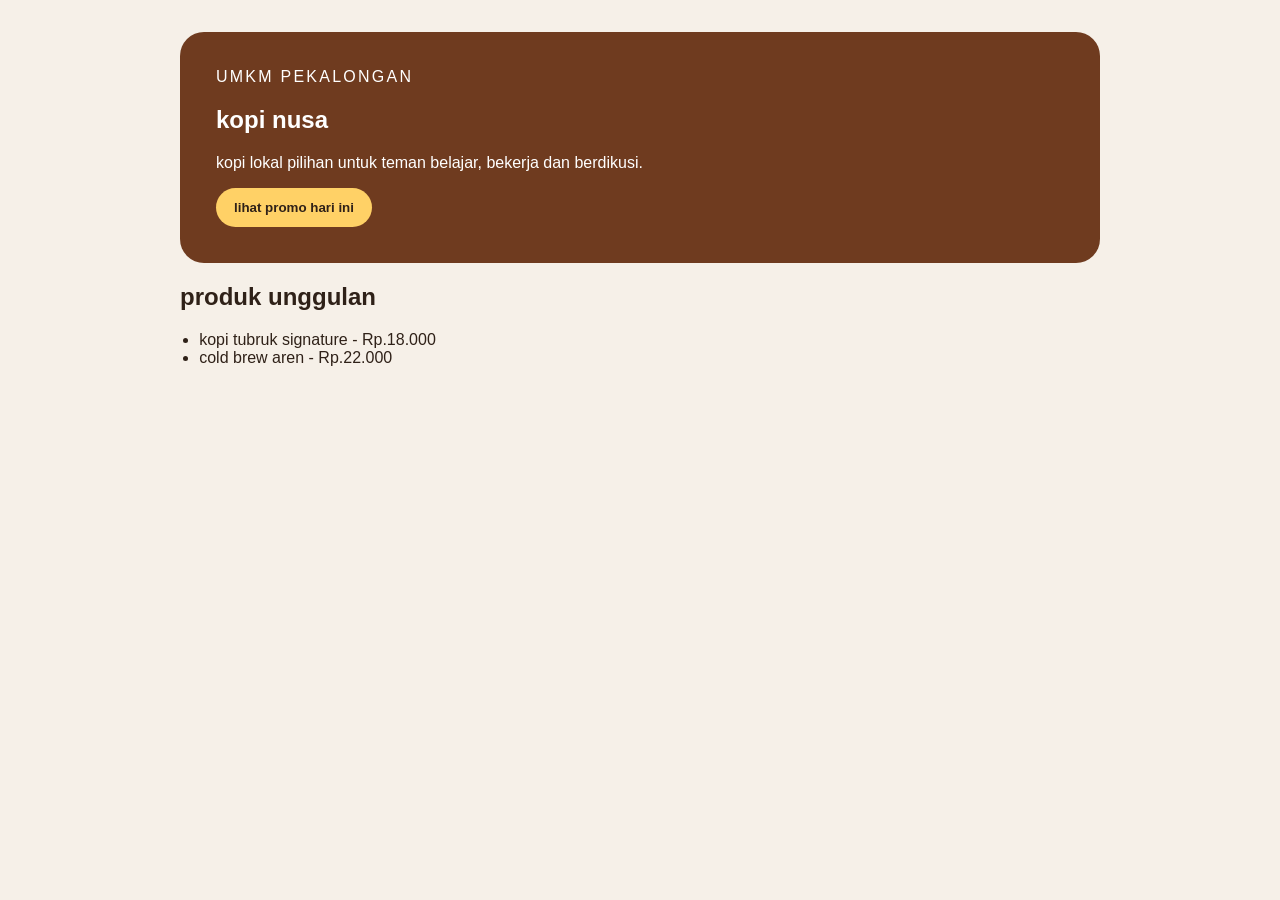
==== index.html @ aeb849eb "feat: buat lading page awal UMKM" ====
<!doctype html>
<html lang="id">
    <head>
        <meta chartset="utf-8" />
        <meta name="viewport" content="width=device-width, initial-scale=1" />
        <title>kopi nusa - website umkm</title>
        <link rel="stylesheet" href="css/style.css" />
    </head>
    <body>
        <main class="page">
            <section class="hero">
                <p class="eyebrow">UMKM Pekalongan</p>
                <h1>kopi nusa</h1>
                <p>kopi lokal pilihan untuk teman belajar, bekerja dan berdikusi.</p>
                <button id="promptButton" type="button">lihat promo hari ini</button>
            </section>

            <section aria-labelledby="produk-title">
                <h2 id="produk-title">produk unggulan</h2>
                <ul class="products">
                    <li>kopi tubruk signature - Rp.18.000</li>
                    <li>cold brew aren - Rp.22.000</li>
                </ul>
            </section>
        </main>
        <script src="js/script.js"></script>
    </body>
</html>
---- css/style.css ----
body {
  margin: 0;
  color: #2f2118;
  background: #f6f0e8;
  font-family: Arial, sans-serif;
}

.page {
  max-width: 920px;
  margin: 0 auto;
  padding: 32px 20px;
}

.hero {
  padding: 36px;
  color: white;
  background: #6f3b1f;
  border-radius: 24px;
}

.eyebrow {
  margin: 0 0 8px;
  letter-spacing: 0.14em;
  text-transform: uppercase;
}

.products {
  padding-left: 1.2rem;
}

button {
  padding: 12px 18px;
  color: #2f2118;
  font-weight: 700;
  cursor: pointer;
  background: #ffd166;
  border: 0;
  border-radius: 999px;
}
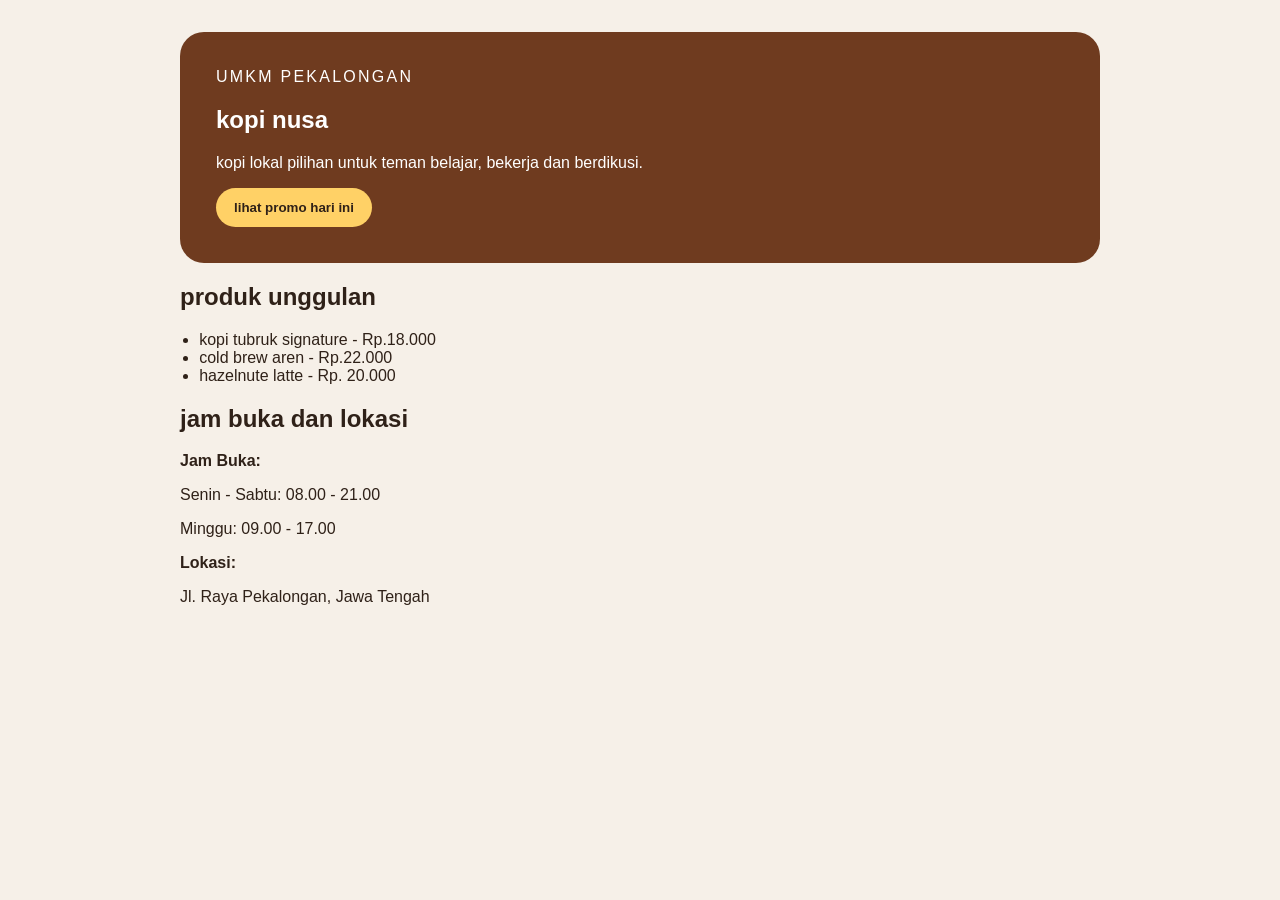
==== commit 16a3c0f0: "feat: tambahan informasi lokasi UMKM dan menu di Kopi Nusa" ====
--- a/index.html
+++ b/index.html
@@ -12,7 +12,7 @@
                 <p class="eyebrow">UMKM Pekalongan</p>
                 <h1>kopi nusa</h1>
                 <p>kopi lokal pilihan untuk teman belajar, bekerja dan berdikusi.</p>
-                <button id="promptButton" type="button">lihat promo hari ini</button>
+                <button id="promoButton" type="button">lihat promo hari ini</button>
             </section>
 
             <section aria-labelledby="produk-title">
@@ -20,7 +20,19 @@
                 <ul class="products">
                     <li>kopi tubruk signature - Rp.18.000</li>
                     <li>cold brew aren - Rp.22.000</li>
+                    <li> hazelnute latte - Rp. 20.000</li>
                 </ul>
+            </section>
+            <section aria-labelledby="info-title">
+                 <h2 id="info-title">jam buka dan lokasi</h2>
+
+    
+             <p><strong>Jam Buka:</strong></p>
+             <p>Senin - Sabtu: 08.00 - 21.00</p>
+             <p>Minggu: 09.00 - 17.00</p>
+
+             <p><strong>Lokasi:</strong></p>
+             <p>Jl. Raya Pekalongan, Jawa Tengah</p>
             </section>
         </main>
         <script src="js/script.js"></script>
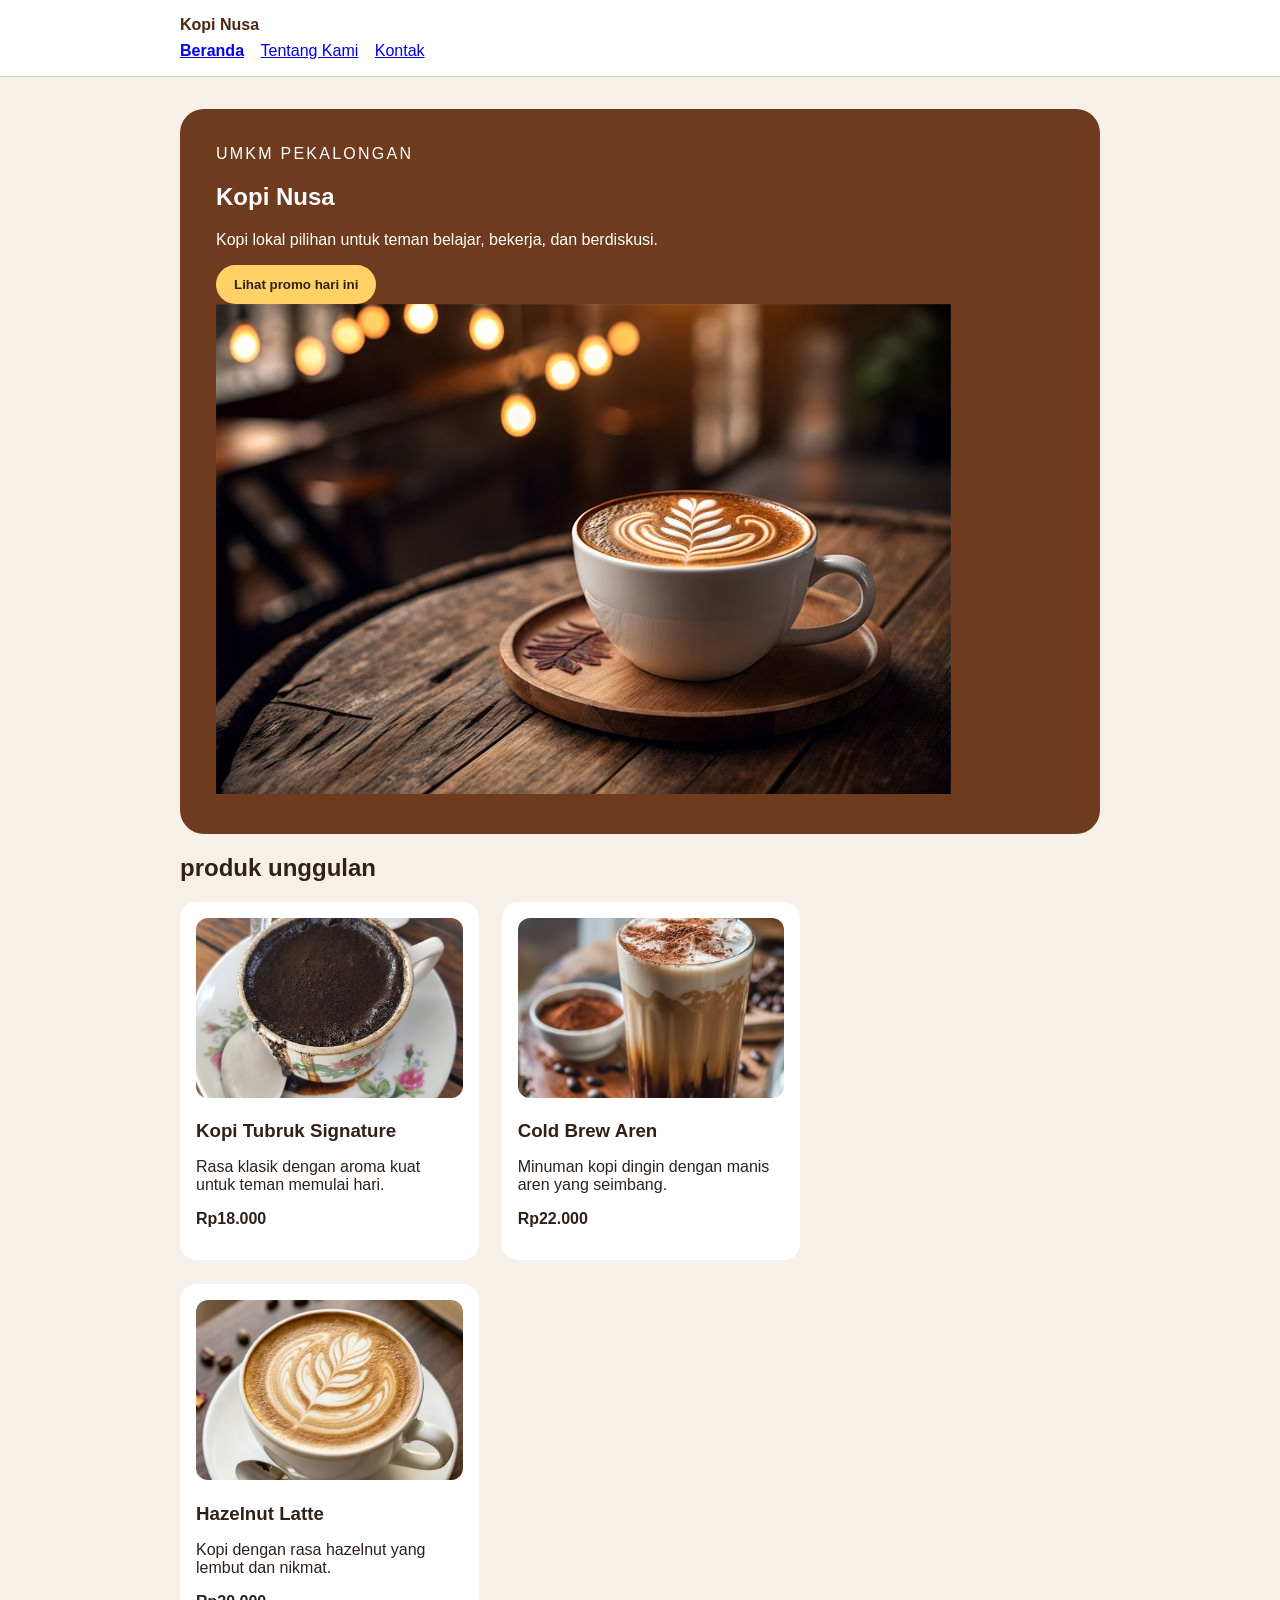
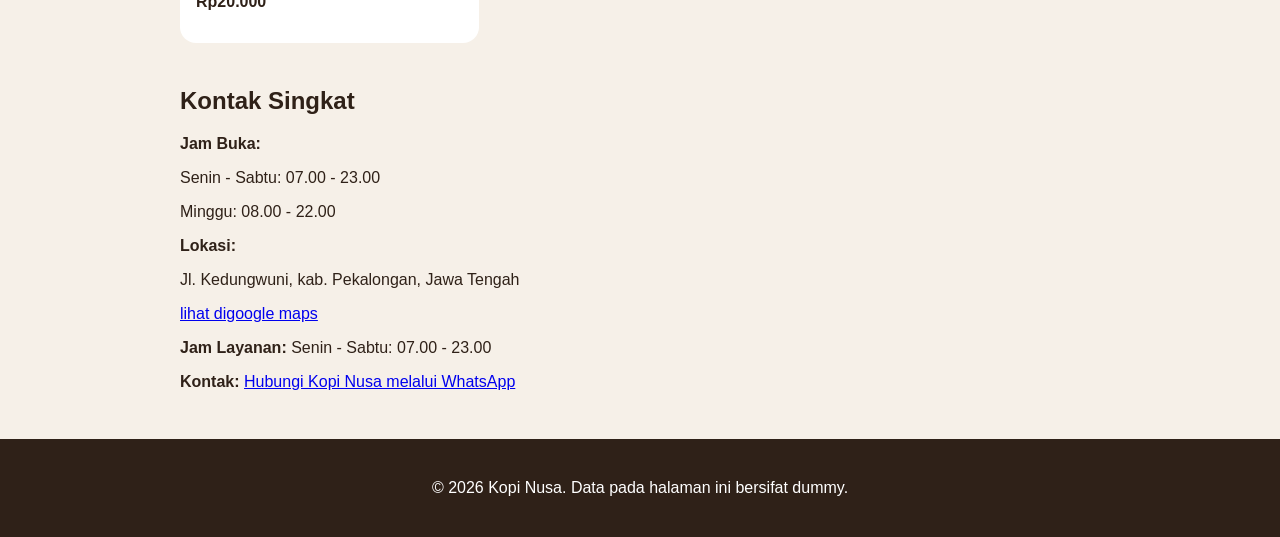
==== commit 2502e961: "feat: implementasi semantic dan navigasi" ====
--- a/index.html
+++ b/index.html
@@ -1,40 +1,104 @@
 <!doctype html>
 <html lang="id">
     <head>
-        <meta chartset="utf-8" />
+        <meta charset="utf-8" />
         <meta name="viewport" content="width=device-width, initial-scale=1" />
         <title>kopi nusa - website umkm</title>
         <link rel="stylesheet" href="css/style.css" />
     </head>
-    <body>
-        <main class="page">
-            <section class="hero">
-                <p class="eyebrow">UMKM Pekalongan</p>
-                <h1>kopi nusa</h1>
-                <p>kopi lokal pilihan untuk teman belajar, bekerja dan berdikusi.</p>
-                <button id="promoButton" type="button">lihat promo hari ini</button>
-            </section>
+        <body>
+            <a class="skip-link" href="#konten">Lewati ke konten utama</a>
 
-            <section aria-labelledby="produk-title">
-                <h2 id="produk-title">produk unggulan</h2>
-                <ul class="products">
-                    <li>kopi tubruk signature - Rp.18.000</li>
-                    <li>cold brew aren - Rp.22.000</li>
-                    <li> hazelnute latte - Rp. 20.000</li>
-                </ul>
-            </section>
-            <section aria-labelledby="info-title">
-                 <h2 id="info-title">jam buka dan lokasi</h2>
+            <header class="site-header">
+                <nav class="nav" aria-label="Navigasi utama">
+                    <a class="brand" href="index.html">Kopi Nusa</a>
+                    <ul>
+                        <li><a aria-current="page" href="index.html">Beranda</a></li>
+                        <li><a href="tentang.html">Tentang Kami</a></li>
+                        <li><a href="#Kontak">Kontak</a></li>
+                    </ul>
+                </nav>
+            </header>
 
-    
-             <p><strong>Jam Buka:</strong></p>
-             <p>Senin - Sabtu: 08.00 - 21.00</p>
-             <p>Minggu: 09.00 - 17.00</p>
+            <main id="Konten" class="page">
+
+                <section class="hero" aria-labelledby="hero-title">
+                    <p class="eyebrow">UMKM Pekalongan</p>
+                  <h1 id="hero-title">Kopi Nusa</h1>
+                  <p>Kopi lokal pilihan untuk teman belajar, bekerja, dan berdiskusi.
+                </p>
+                <button id="promoButton" type="button">Lihat promo hari ini
+                </button>
+              <img      
+                      src="assets/images/abc.jpg"
+                      alt="Produk kopi Kopi Nusa"
+                      />
+                    </section>
+                     
+                   <section aria-labelledby="produk-title">
+    <h2 id="produk-title">produk unggulan</h2>
+
+    <div class="product-list">
+
+        <article class="product-card">
+            <img
+                src="assets/images/kopi tubruk.jpg.jpg"
+                alt="Kopi Tubruk Signature"
+           
+                 />  
+
+            <h3>Kopi Tubruk Signature</h3>
+            <p>Rasa klasik dengan aroma kuat untuk teman memulai hari.</p>
+            <p class="price">Rp18.000</p>
+        </article>
+
+        <article class="product-card">
+            <img
+                src="assets/images/cold brew.jpg.jpg"
+                alt="Cold Brew Aren"
+            />
+            <h3>Cold Brew Aren</h3>
+            <p>Minuman kopi dingin dengan manis aren yang seimbang.</p>
+            <p class="price">Rp22.000</p>
+        </article>
+
+        <article class="product-card">
+            <img
+                src="assets/images/hazelnude latte.jpg.jpg"
+                alt="Hazelnut Latte"
+            />
+            <h3>Hazelnut Latte</h3>
+            <p>Kopi dengan rasa hazelnut yang lembut dan nikmat.</p>
+            <p class="price">Rp20.000</p>
+        </article>
+
+    </div>
+</section>
+            <section id="Kontak" aria-labelledby="Kontak-title">
+                <h2 id="Kontak-title">Kontak Singkat</h2>
+                
+                <p><strong>Jam Buka:</strong></p>
+             <p>Senin - Sabtu: 07.00 - 23.00</p>
+             <p>Minggu: 08.00 - 22.00</p>
 
              <p><strong>Lokasi:</strong></p>
-             <p>Jl. Raya Pekalongan, Jawa Tengah</p>
+             <p>Jl. Kedungwuni, kab. Pekalongan, Jawa Tengah</p>
+
+             <a href="https://maps.app.goo.gl/8HN5a4dHrzyQdoe57">lihat digoogle maps</a>
+        <p><strong>Jam Layanan:</strong> Senin - Sabtu: 07.00 - 23.00
+    </p>
+
+    <p>
+        <strong>Kontak:</strong>
+        <a href="https://wa.me/081917302826">
+            Hubungi Kopi Nusa melalui WhatsApp
+        </a>
+    </p>
             </section>
         </main>
+        <footer class="site-footer">
+            <p>&copy; 2026 Kopi Nusa. Data pada halaman ini bersifat dummy.</p>
+                </footer>
         <script src="js/script.js"></script>
     </body>
 </html>
--- a/css/style.css
+++ b/css/style.css
@@ -36,4 +36,46 @@
   background: #ffd166;
   border: 0;
   border-radius: 999px;
+}
+
+.skip-link { position: absolute; left: -9999px; padding: 8px 12px; color: white; background: #2f2118; }
+.skip-link:focus { top: 8px; left: 8px; }
+.site-header { padding: 16px 20px; background: white; border-bottom: 1px solid #dccbbc; }
+.nav { max-width: 920px; margin: 0 auto; }
+.brand { display: inline-block; margin-bottom: 8px; color: #4b2715; font-weight: 800; text-decoration: none; }
+.nav ul { padding: 0; margin: 0; list-style: none; }
+.nav li { display: inline-block; margin-right: 12px; }
+.nav a[aria-current="page"] { font-weight: 800; }
+a:focus-visible,
+button:focus-visible { outline: 3px solid #2563eb; outline-offset: 3px; }
+.site-footer { padding: 24px 20px; color: white; text-align: center; background: #2f2118; }
+
+.product-list {
+  margin-top: 20px;
+}
+
+.product-card {
+  display: inline-block;
+  width: 29%;
+  margin-right: 2%;
+  margin-bottom: 24px;
+  padding: 16px;
+  vertical-align: top;
+  background: white;
+  border-radius: 16px;
+}
+
+.product-card img {
+  width: 100%;
+  height: 180px;
+  object-fit: cover;
+  border-radius: 12px;
+}
+
+.product-card h3 {
+  margin-bottom: 8px;
+}
+
+.price {
+  font-weight: 700;
 }
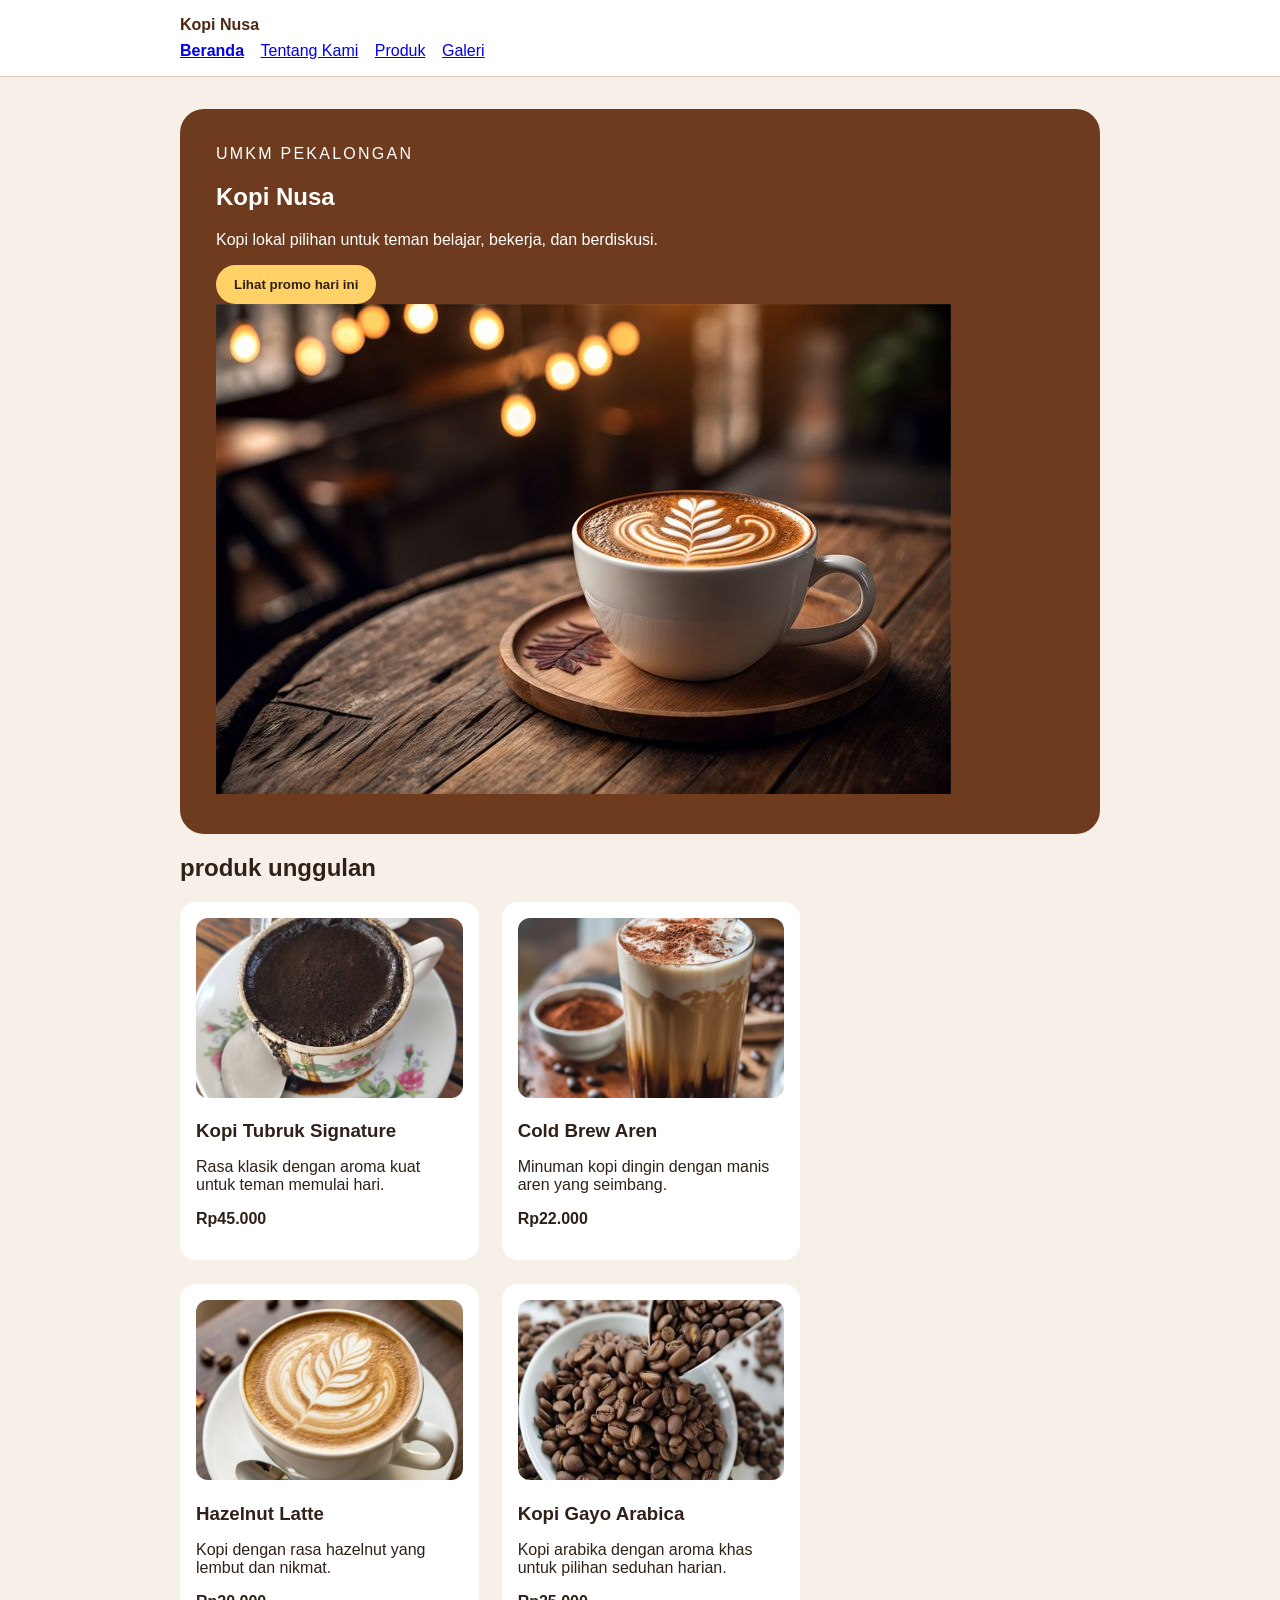
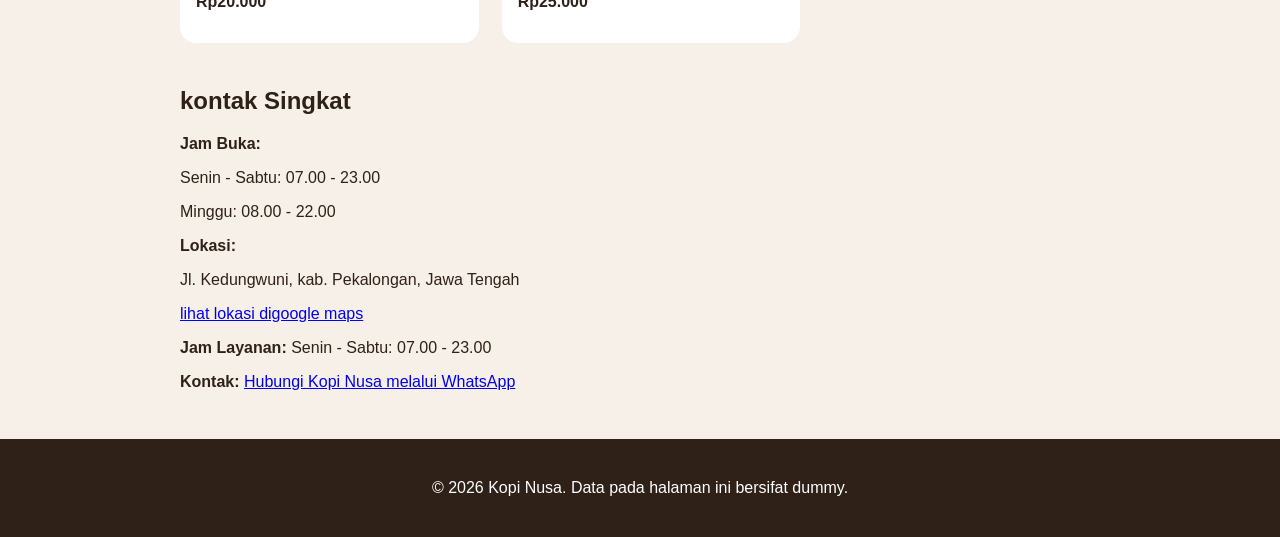
==== commit 4fabf966: "feat: tambah galeri dan produk" ====
--- a/index.html
+++ b/index.html
@@ -12,15 +12,16 @@
             <header class="site-header">
                 <nav class="nav" aria-label="Navigasi utama">
                     <a class="brand" href="index.html">Kopi Nusa</a>
-                    <ul>
-                        <li><a aria-current="page" href="index.html">Beranda</a></li>
-                        <li><a href="tentang.html">Tentang Kami</a></li>
-                        <li><a href="#Kontak">Kontak</a></li>
+                   <ul>
+                    <li><a aria-current="page" href="index.html">Beranda</a></li>
+                    <li><a href="tentang.html">Tentang Kami</a></li>
+                    <li><a href="produk.html">Produk</a></li>
+                    <li><a href="galeri.html">Galeri</a></li>
                     </ul>
                 </nav>
             </header>
 
-            <main id="Konten" class="page">
+            <main id="konten" class="page">
 
                 <section class="hero" aria-labelledby="hero-title">
                     <p class="eyebrow">UMKM Pekalongan</p>
@@ -37,7 +38,6 @@
                      
                    <section aria-labelledby="produk-title">
     <h2 id="produk-title">produk unggulan</h2>
-
     <div class="product-list">
 
         <article class="product-card">
@@ -49,7 +49,7 @@
 
             <h3>Kopi Tubruk Signature</h3>
             <p>Rasa klasik dengan aroma kuat untuk teman memulai hari.</p>
-            <p class="price">Rp18.000</p>
+            <p class="price">Rp45.000</p>
         </article>
 
         <article class="product-card">
@@ -71,20 +71,29 @@
             <p>Kopi dengan rasa hazelnut yang lembut dan nikmat.</p>
             <p class="price">Rp20.000</p>
         </article>
+        <article class="product-card">
+      <img
+        src="assets/images/kopi-gayo.jpg.jpg"
+        alt="Kopi Gayo Arabica"
+      />
+      <h3>Kopi Gayo Arabica</h3>
+      <p>Kopi arabika dengan aroma khas untuk pilihan seduhan harian.</p>
+      <p class="price">Rp25.000</p>
+    </article>
 
     </div>
 </section>
-            <section id="Kontak" aria-labelledby="Kontak-title">
-                <h2 id="Kontak-title">Kontak Singkat</h2>
+            <section id="kontak" aria-labelledby="kontak-title">
+                <h2 id="kontak-title">kontak Singkat</h2>
                 
                 <p><strong>Jam Buka:</strong></p>
-             <p>Senin - Sabtu: 07.00 - 23.00</p>
+                <p>Senin - Sabtu: 07.00 - 23.00</p>
              <p>Minggu: 08.00 - 22.00</p>
 
              <p><strong>Lokasi:</strong></p>
              <p>Jl. Kedungwuni, kab. Pekalongan, Jawa Tengah</p>
 
-             <a href="https://maps.app.goo.gl/8HN5a4dHrzyQdoe57">lihat digoogle maps</a>
+             <a href="https://maps.app.goo.gl/8HN5a4dHrzyQdoe57">lihat lokasi digoogle maps</a>
         <p><strong>Jam Layanan:</strong> Senin - Sabtu: 07.00 - 23.00
     </p>
 
--- a/css/style.css
+++ b/css/style.css
@@ -7,6 +7,7 @@
 
 .page {
   max-width: 920px;
+  min-height: calc(100vh - 180px);
   margin: 0 auto;
   padding: 32px 20px;
 }
@@ -78,4 +79,12 @@
 
 .price {
   font-weight: 700;
-}+}
+
+img { max-width: 100%; height: auto; }
+figure { margin: 0 0 24px; }
+figcaption { margin-top: 8px; color: #6b5b52; }
+table { width: 100%; border-collapse: collapse; }
+caption { margin-bottom: 8px; font-weight: 700; text-align: left; }
+th,
+td { padding: 10px; text-align: left; border: 1px solid #dccbbc; }
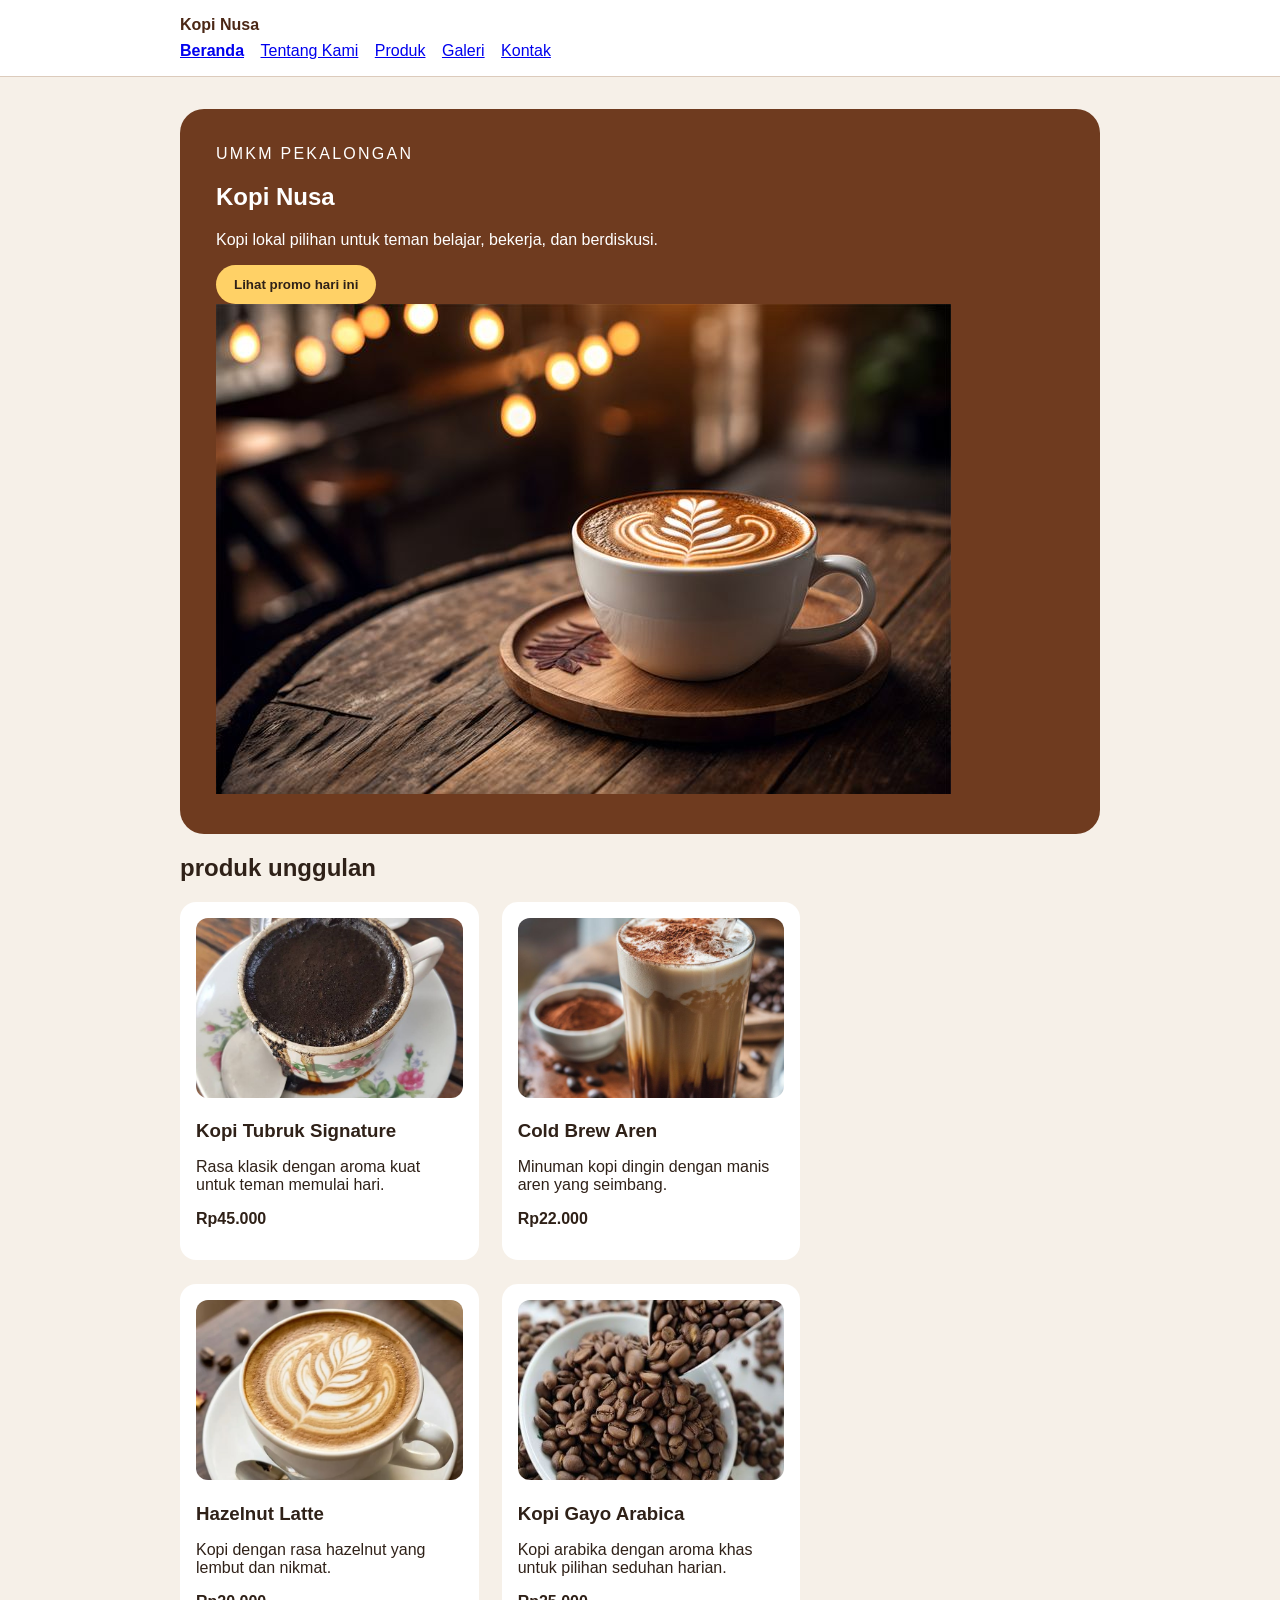
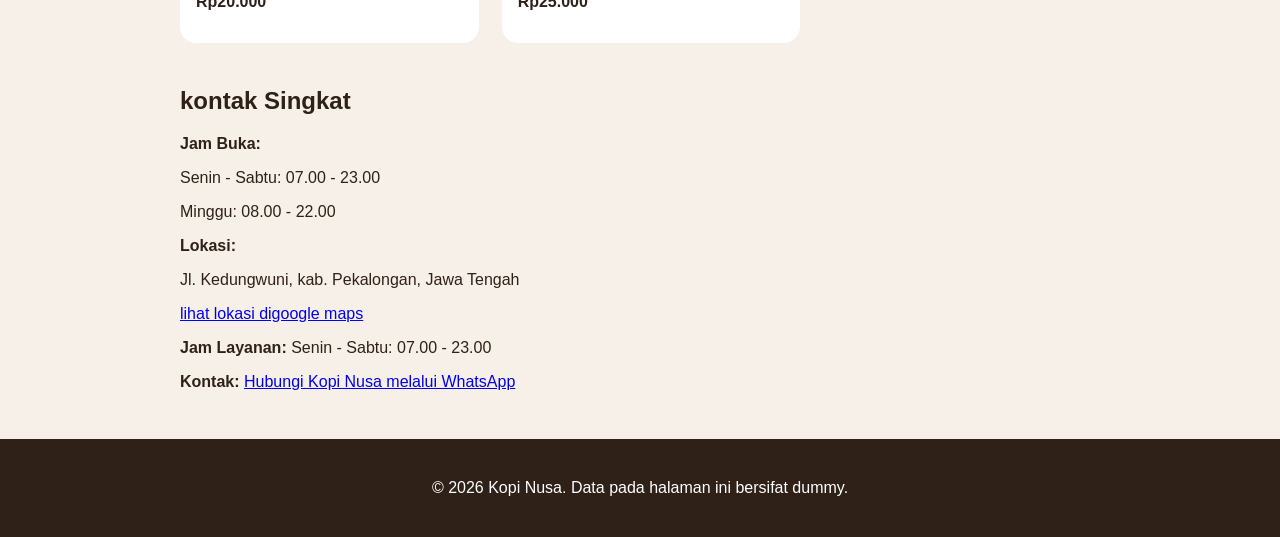
==== commit 95b804d3: "feat: tambah form kontak aksesibel dan preview" ====
--- a/index.html
+++ b/index.html
@@ -17,6 +17,7 @@
                     <li><a href="tentang.html">Tentang Kami</a></li>
                     <li><a href="produk.html">Produk</a></li>
                     <li><a href="galeri.html">Galeri</a></li>
+                    <li><a href="kontak.html">Kontak</a></li>
                     </ul>
                 </nav>
             </header>
--- a/css/style.css
+++ b/css/style.css
@@ -87,4 +87,81 @@
 table { width: 100%; border-collapse: collapse; }
 caption { margin-bottom: 8px; font-weight: 700; text-align: left; }
 th,
-td { padding: 10px; text-align: left; border: 1px solid #dccbbc; }+td { padding: 10px; text-align: left; border: 1px solid #dccbbc; }
+/* FORM KONTAK */
+#form-kontak {
+  background: white;
+  padding: 20px;
+  border: 2px solid #ead8c4;
+  border-radius: 12px;
+  box-sizing: border-box;
+}
+
+.field {
+  margin-bottom: 12px;
+}
+
+.field label {
+  display: block;
+  margin-bottom: 6px;
+  font-weight: bold;
+}
+
+#form-kontak input[type="text"],
+#form-kontak input[type="email"],
+#form-kontak input[type="tel"],
+#form-kontak select,
+#form-kontak textarea {
+  width: 100%;
+  padding: 8px;
+  box-sizing: border-box;
+  border: 1px solid #777;
+  font-family: Arial, sans-serif;
+  font-size: 14px;
+}
+
+#form-kontak input:focus,
+#form-kontak select:focus,
+#form-kontak textarea:focus {
+  outline: 2px solid #8b451f;
+}
+
+fieldset {
+  margin: 0 0 16px;
+  padding: 8px 12px;
+  border: 2px solid #ead8c4;
+  border-radius: 10px;
+}
+
+legend {
+  padding: 0 4px;
+  font-weight: bold;
+}
+
+fieldset label {
+  display: block;
+  margin: 5px 0;
+}
+
+#form-kontak button[type="submit"] {
+  background: #7b3f1f;
+  color: white;
+  border: none;
+  border-radius: 20px;
+  padding: 8px 14px;
+  cursor: pointer;
+  font-weight: bold;
+}
+
+#form-kontak button[type="submit"]:hover {
+  background: #5f2f17;
+}
+
+#preview-form {
+  padding: 16px;
+  margin-top: 12px;
+  white-space: pre-wrap;
+  background: white;
+  border: 2px solid #ead8c4;
+  border-radius: 12px;
+}
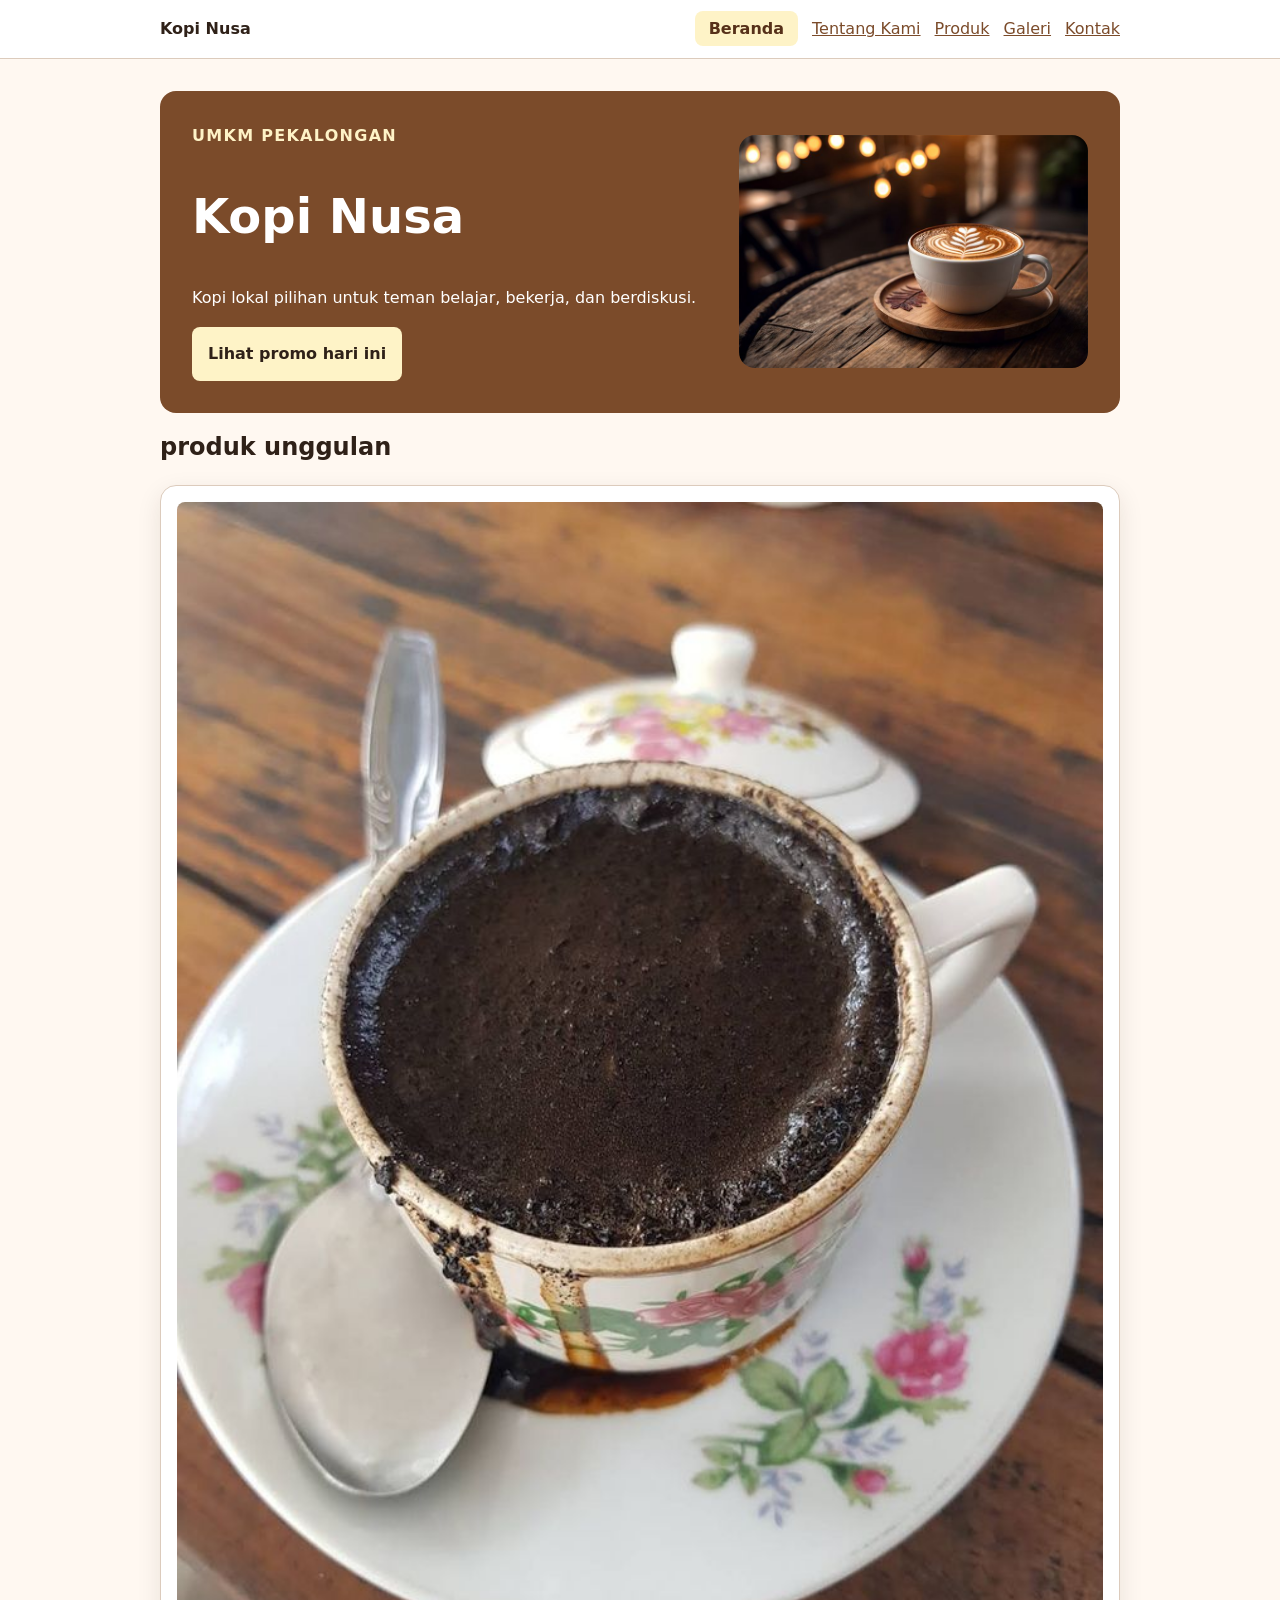
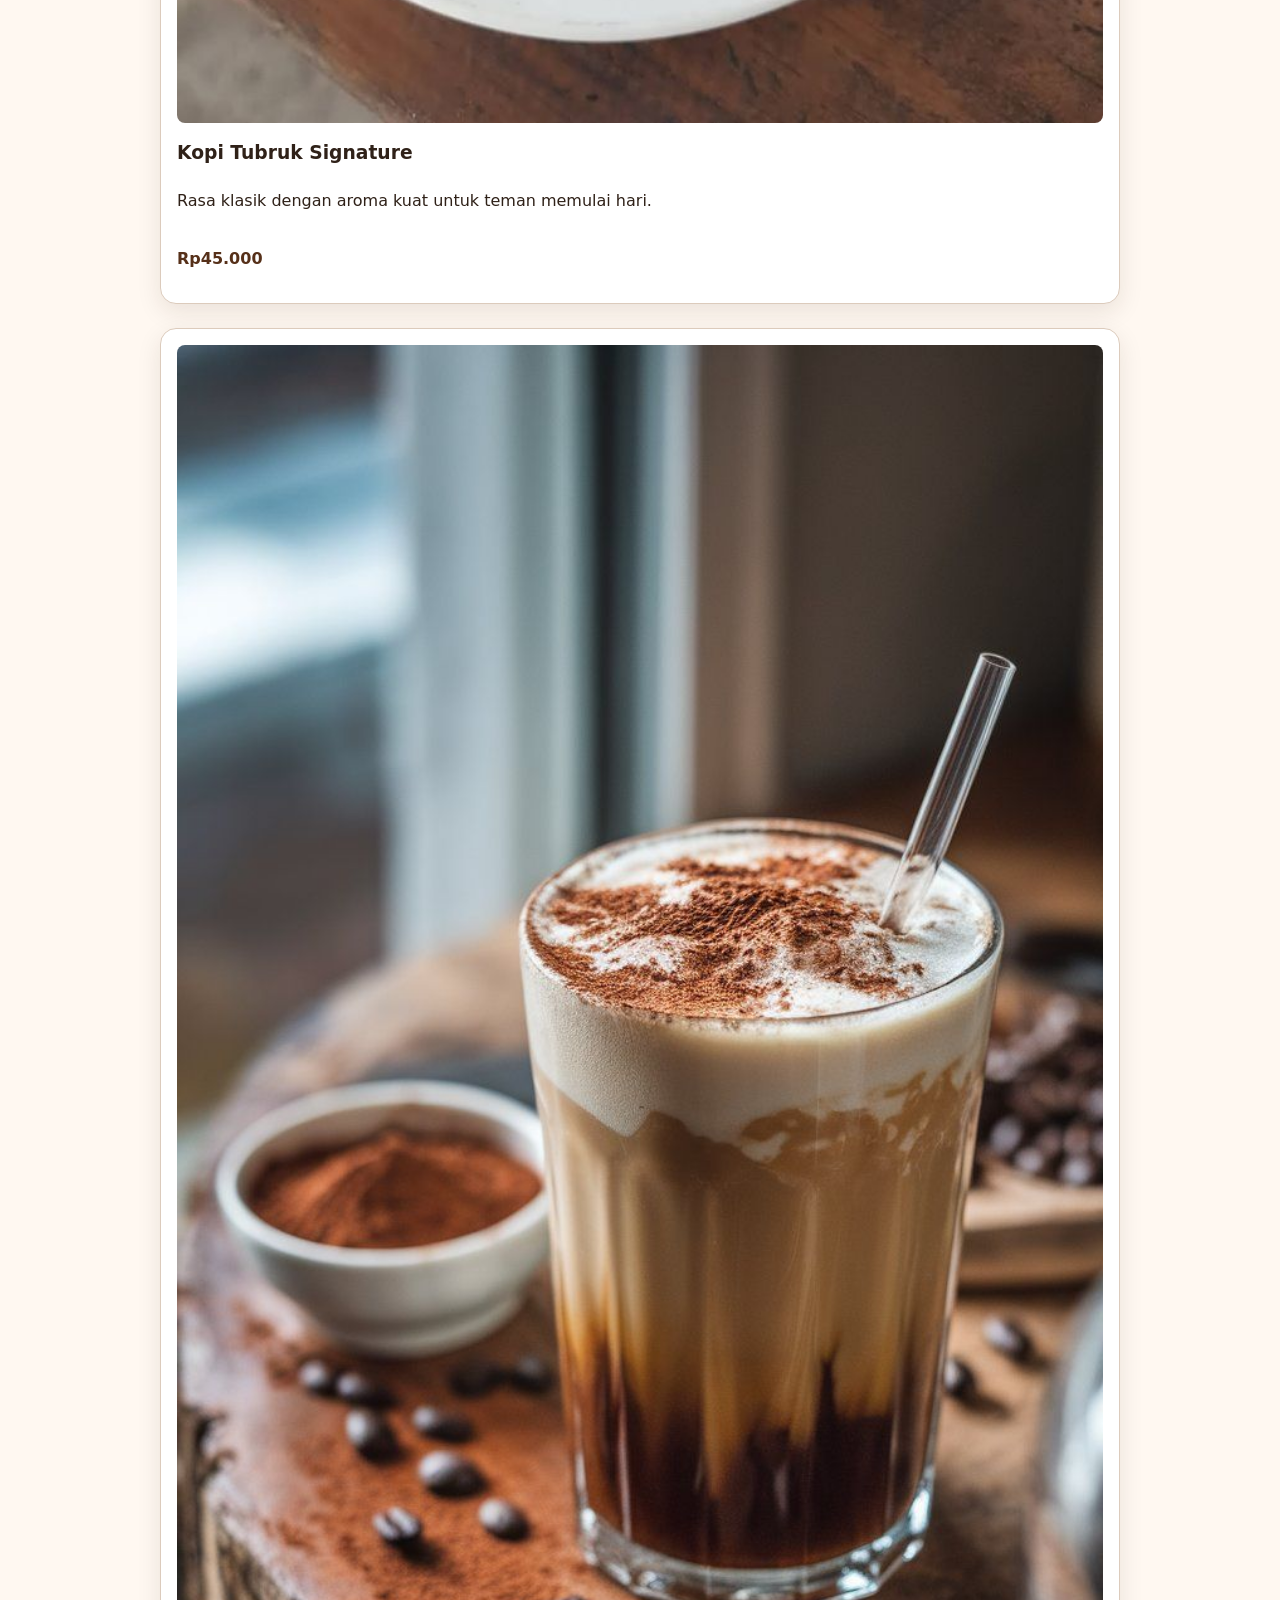
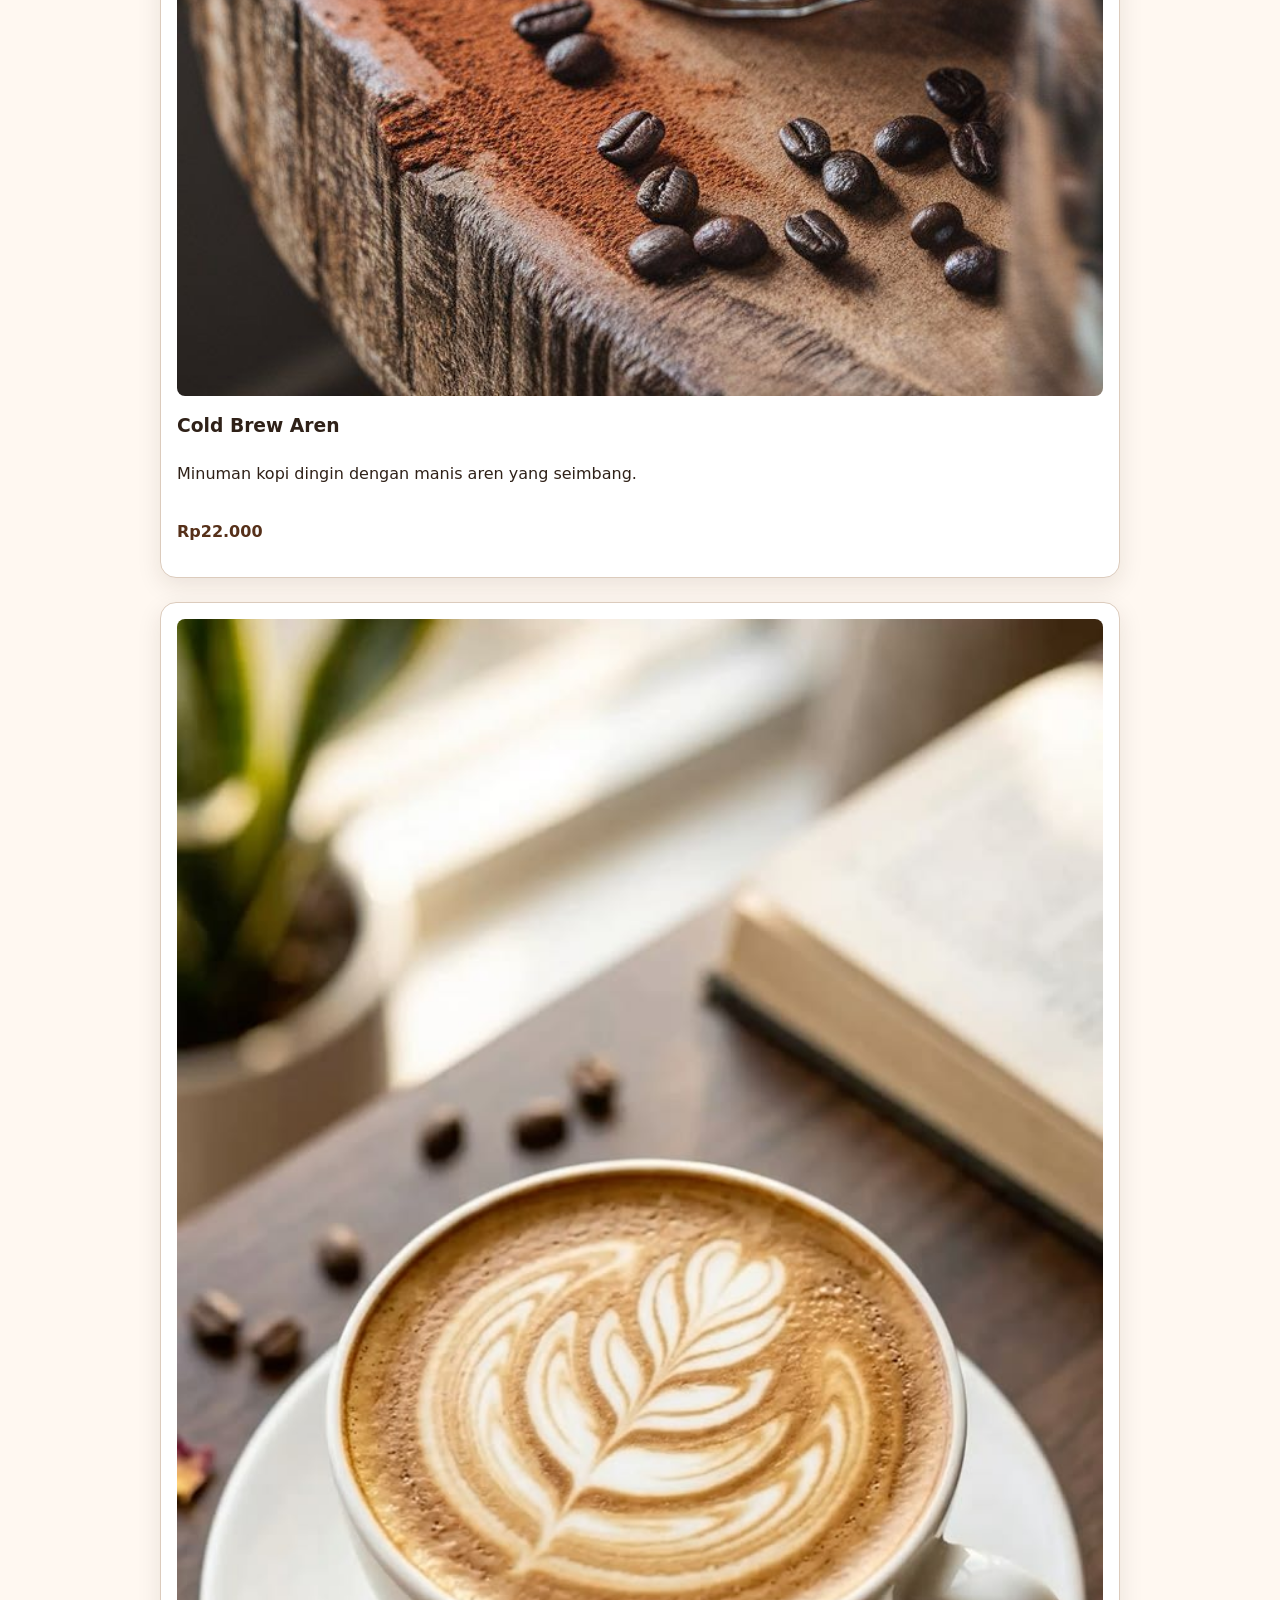
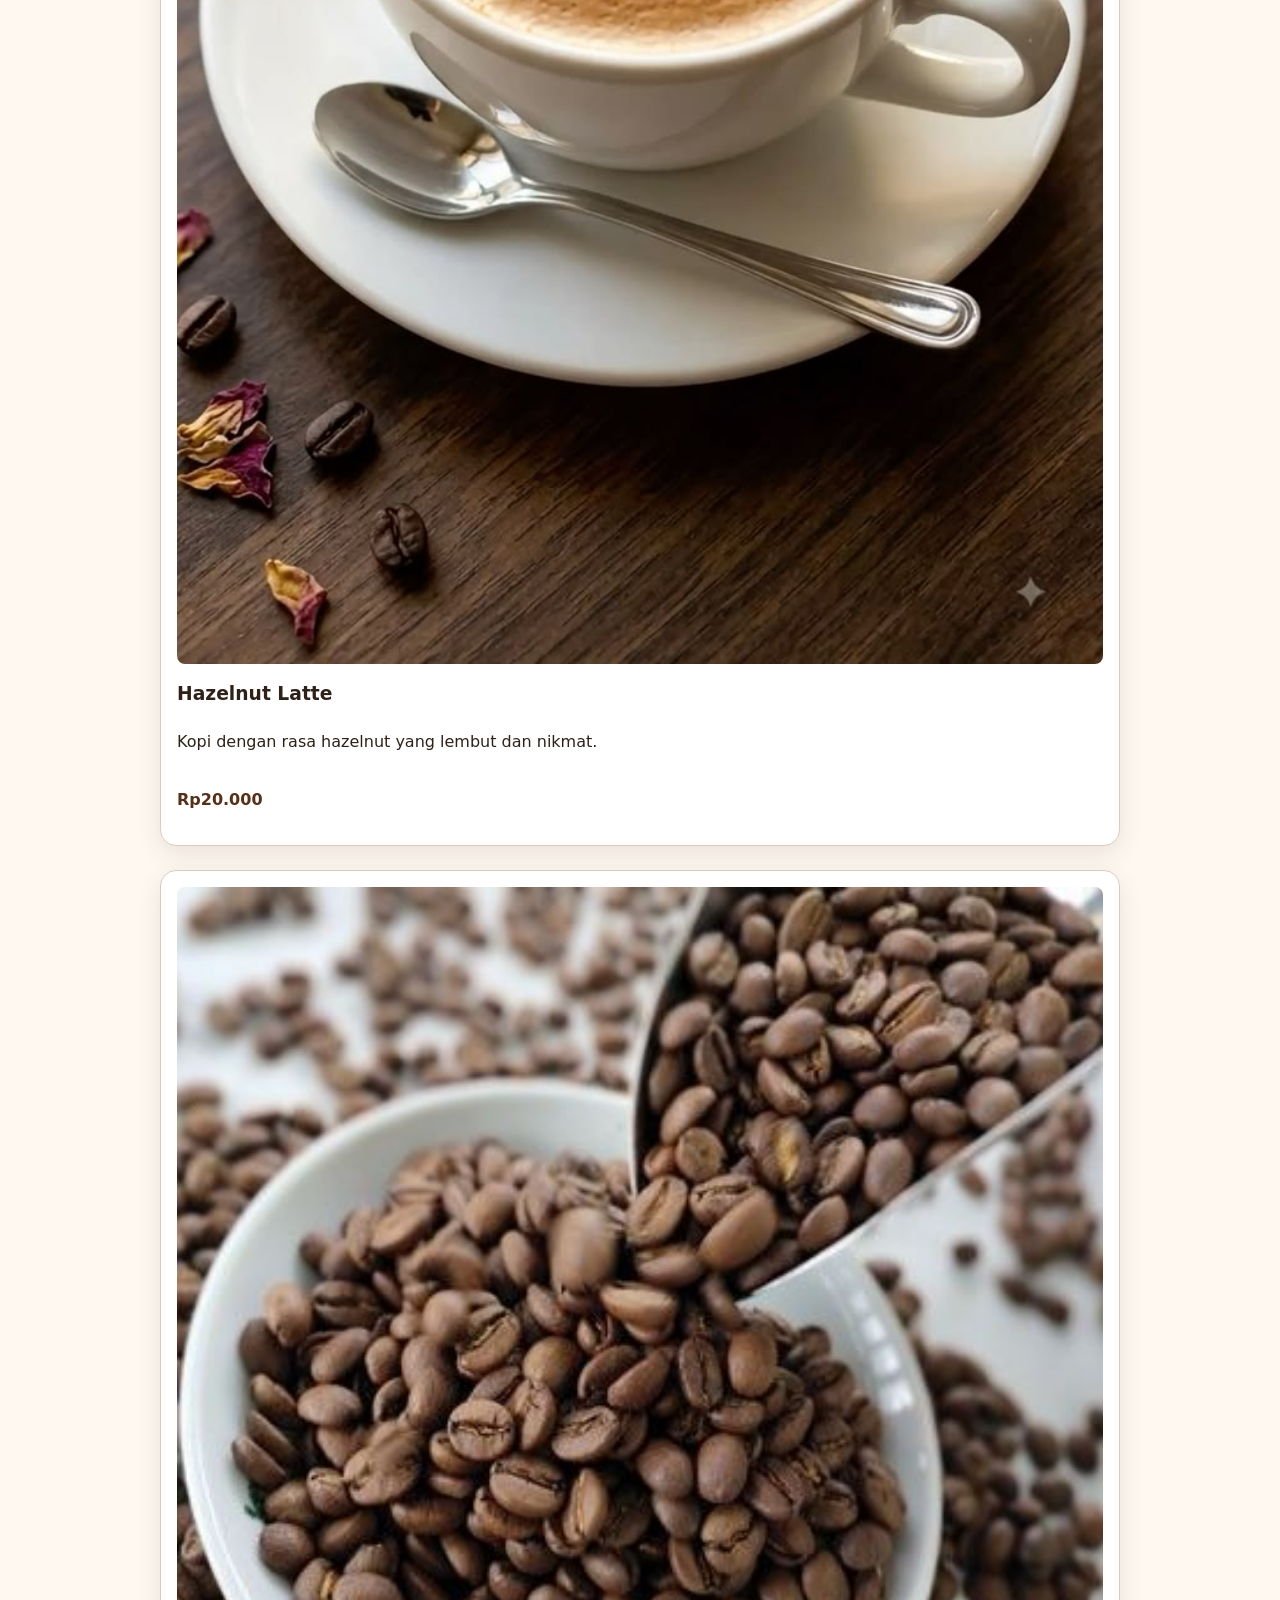
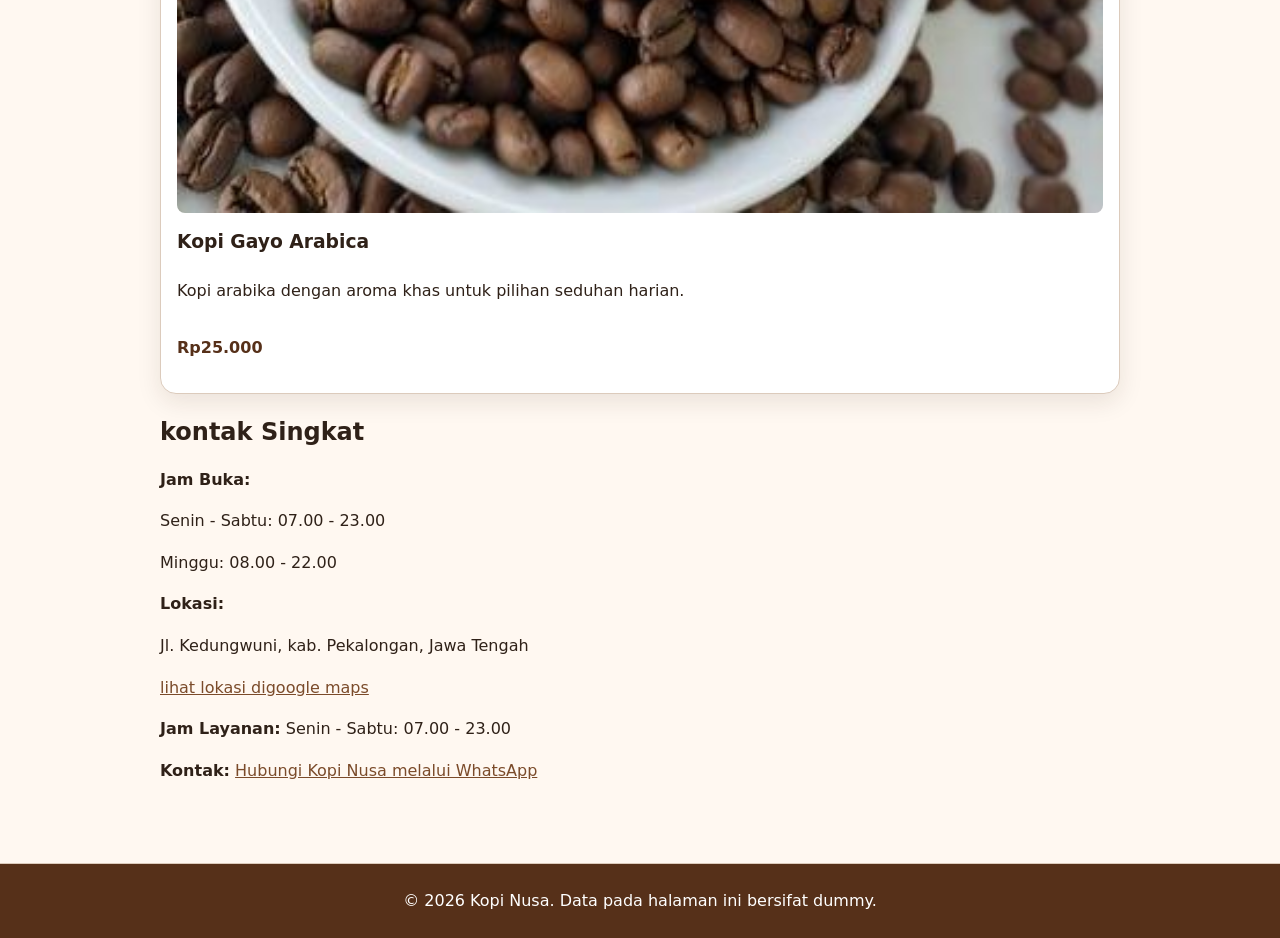
==== commit 835fe3b7: "P06: Implementasi Flexbox dan CSS Grid" ====
--- a/index.html
+++ b/index.html
@@ -25,28 +25,24 @@
             <main id="konten" class="page">
 
                 <section class="hero" aria-labelledby="hero-title">
-                    <p class="eyebrow">UMKM Pekalongan</p>
-                  <h1 id="hero-title">Kopi Nusa</h1>
-                  <p>Kopi lokal pilihan untuk teman belajar, bekerja, dan berdiskusi.
-                </p>
-                <button id="promoButton" type="button">Lihat promo hari ini
-                </button>
-              <img      
-                      src="assets/images/abc.jpg"
-                      alt="Produk kopi Kopi Nusa"
-                      />
-                    </section>
-                     
-                   <section aria-labelledby="produk-title">
-    <h2 id="produk-title">produk unggulan</h2>
-    <div class="product-list">
+                    <div class="hero-content">
+                        <p class="eyebrow">UMKM Pekalongan</p>
+                        <h1 id="hero-title">Kopi Nusa</h1>
+                        <p>Kopi lokal pilihan untuk teman belajar, bekerja, dan berdiskusi.</p>
+                        <button id="promoButton" type="button">Lihat promo hari ini</button>
+                    </div>
+                    <img class="hero-image" 
+                    src="assets/images/abc.jpg"
+                    alt="Etalase Kopi Nusa berisi kemasan kopi lokal" 
+                />
+                </section>
+            
+                <section aria-labelledby="produk-title">
+                    <h2 id="produk-title">produk unggulan</h2>
+                    <div class="product-list">
 
-        <article class="product-card">
-            <img
-                src="assets/images/kopi tubruk.jpg.jpg"
-                alt="Kopi Tubruk Signature"
-           
-                 />  
+                        <article class="product-card">
+                            <img src="assets/images/kopi tubruk.jpg.jpg" alt="Kopi Tubruk Signature" />  
 
             <h3>Kopi Tubruk Signature</h3>
             <p>Rasa klasik dengan aroma kuat untuk teman memulai hari.</p>
--- a/css/style.css
+++ b/css/style.css
@@ -1,167 +1,413 @@
+:root {
+  --color-primary: #7b4b2a;
+  --color-primary-strong: #563019;
+  --color-text: #2f2118;
+  --color-muted: #66564b;
+  --color-surface: #ffffff;
+  --color-surface-soft: #fff8f1;
+  --color-border: #dccbbc;
+  --color-focus: #1d4ed8;
+
+  --space-1: 0.5rem;
+  --space-2: 0.875rem;
+  --space-3: 1rem;
+  --space-4: 1.5rem;
+  --space-5: 2rem;
+
+  --radius-sm: 0.5rem;
+  --radius-md: 1rem;
+
+  --shadow-card: 0 0.5rem 1.5rem rgb(47 33 24 / 0.1);
+}
+
+*,
+*::before,
+*::after {
+  box-sizing: border-box;
+}
+
+html {
+  color-scheme: light;
+}
+
 body {
   margin: 0;
-  color: #2f2118;
-  background: #f6f0e8;
-  font-family: Arial, sans-serif;
-}
-
+  color: var(--color-text);
+  background: var(--color-surface-soft);
+  font-family: system-ui, -apple-system, BlinkMacSystemFont, "Segoe UI", sans-serif;
+  font-size: 1rem;
+  line-height: 1.6;
+}
+
+/* GAMBAR DAN LINK */
+
+img {
+  max-width: 100%;
+  height: auto;
+}
+
+a {
+  color: var(--color-primary);
+}
+
+a:hover {
+  color: var(--color-primary-strong);
+}
+
+/* FOCUS */
+
+:focus-visible {
+  outline: 3px solid var(--color-focus);
+  outline-offset: 3px;
+}
+
+/* SKIP LINK */
+
+.skip-link {
+  position: absolute;
+  top: -5rem;
+  left: var(--space-3);
+  padding: var(--space-2) var(--space-3);
+  color: var(--color-surface);
+  background: var(--color-text);
+}
+
+.skip-link:focus {
+  top: var(--space-3);
+}
+
+/* HEADER DAN NAVIGASI */
+
+.site-header {
+  padding: var(--space-3) var(--space-4);
+  background: var(--color-surface);
+  border-bottom: 1px solid var(--color-border);
+}
+
+.nav,
 .page {
-  max-width: 920px;
+  width: min(100% - 2rem, 60rem);
+  margin-inline: auto;
+}
+
+.nav {
+  display: flex;
+  gap: var(--space-3);
+  align-items: center;
+  justify-content: space-between;
+}
+
+.nav ul {
+  display: flex;
+  gap: var(--space-2);
+  flex-wrap: wrap;
+  padding: 0;
+  margin: 0;
+  list-style: none;
+}
+
+.nav li {
+  margin: 0;
+}
+
+.brand {
+  display: inline-block;
+  margin-bottom: 0;
+  color: var(--color-text);
+  font-weight: 800;
+  text-decoration: none;
+}
+
+.nav a[aria-current="page"] {
+  padding: var(--space-1) var(--space-2);
+  color: var(--color-primary-strong);
+  font-weight: 700;
+  text-decoration: none;
+  background: #fef3c7;
+  border-radius: var(--radius-sm);
+}
+
+/* HALAMAN */
+
+.page {
   min-height: calc(100vh - 180px);
-  margin: 0 auto;
-  padding: 32px 20px;
-}
+  padding-block: var(--space-5);
+}
+
+/* HERO */
 
 .hero {
-  padding: 36px;
-  color: white;
-  background: #6f3b1f;
-  border-radius: 24px;
+  display: grid;
+  grid-template-columns: 1.2fr 0.8fr;
+  gap: var(--space-4);
+  align-items: center;
+  padding: var(--space-5);
+  color: var(--color-surface);
+  background: var(--color-primary);
+  border-radius: var(--radius-md);
+}
+
+.hero-image {
+  width: 100%;
+  border-radius: var(--radius-md);
+}
+
+/* TIPOGRAFI */
+
+h1,
+h2,
+h3 {
+  line-height: 1.2;
+  text-wrap: balance;
+}
+
+h1 {
+  font-size: clamp(2rem, 6vw, 3rem);
+}
+
+p,
+li {
+  max-width: 68ch;
 }
 
 .eyebrow {
-  margin: 0 0 8px;
-  letter-spacing: 0.14em;
+  margin: 0 0 var(--space-1);
+  color: var(--color-primary);
+  font-weight: 800;
+  letter-spacing: 0.08em;
   text-transform: uppercase;
 }
+
+.hero .eyebrow {
+  color: #fef3c7;
+}
+
+.price {
+  color: var(--color-primary-strong);
+  font-weight: 800;
+}
+
+/* BUTTON */
+
+.button,
+button {
+  display: inline-block;
+  padding: var(--space-2) var(--space-3);
+  color: var(--color-surface);
+  font: inherit;
+  font-weight: 700;
+  text-decoration: none;
+  cursor: pointer;
+  background: var(--color-primary);
+  border: 0;
+  border-radius: var(--radius-sm);
+}
+
+.button:hover,
+button:hover {
+  color: var(--color-surface);
+  background: var(--color-primary-strong);
+}
+
+.hero button {
+  color: var(--color-text);
+  background: #fef3c7;
+}
+
+.hero button:hover {
+  color: var(--color-text);
+  background: #fde68a;
+}
+
+/* PRODUK */
 
 .products {
   padding-left: 1.2rem;
 }
 
-button {
-  padding: 12px 18px;
-  color: #2f2118;
+.product-list {
+  margin-top: var(--space-4);
+}
+
+.product-grid {
+  display: grid;
+  grid-template-columns: repeat(3, minmax(0, 1fr));
+  gap: var(--space-3);
+}
+
+.product-card {
+  display: flex;
+  flex-direction: column;
+  margin-bottom: var(--space-4);
+  padding: var(--space-3);
+  background: var(--color-surface);
+  border: 1px solid var(--color-border);
+  border-radius: var(--radius-md);
+  box-shadow: var(--shadow-card);
+}
+
+.product-badge {
+  align-self: flex-start;
+  padding: 0.25rem var(--space-2);
+  color: var(--color-primary-strong);
+  font-size: 0.875rem;
+  font-weight: 800;
+  background: #fef3c7;
+  border-radius: 999px;
+}
+
+.card-actions {
+  display: flex;
+  gap: var(--space-2);
+  align-items: center;
+  flex-wrap: wrap;
+  margin-top: auto;
+}
+
+.product-card img {
+  width: 100%;
+  height: auto;
+  display: block;
+  border-radius: var(--radius-sm);
+}
+
+.product-card h3 {
+  margin-bottom: var(--space-1);
+}
+
+/* MEDIA / GALERI */
+
+.gallery-grid {
+  display: grid;
+  grid-template-columns: repeat(2, minmax(0, 1fr));
+  gap: var(--space-3);
+}
+
+.gallery-grid .media-card img {
+  width: 100%;
+  height: 300px;
+  object-fit: cover;
+  display: block;
+  border-radius: var(--radius-sm);
+}
+
+.media-card {
+  margin-block: var(--space-3);
+  padding: var(--space-3);
+  background: var(--color-surface);
+  border: 1px solid var(--color-border);
+  border-radius: var(--radius-md);
+  box-shadow: var(--shadow-card);
+}
+
+figure {
+  margin: 0 0 var(--space-4);
+}
+
+figcaption {
+  margin-top: var(--space-1);
+  color: var(--color-muted);
+}
+
+audio {
+  max-width: 100%;
+}
+
+/* TABEL */
+
+table {
+  width: 100%;
+  margin-block: var(--space-3);
+  background: var(--color-surface);
+  border-collapse: collapse;
+}
+
+caption {
+  margin-bottom: var(--space-2);
+  color: var(--color-muted);
   font-weight: 700;
-  cursor: pointer;
-  background: #ffd166;
-  border: 0;
-  border-radius: 999px;
-}
-
-.skip-link { position: absolute; left: -9999px; padding: 8px 12px; color: white; background: #2f2118; }
-.skip-link:focus { top: 8px; left: 8px; }
-.site-header { padding: 16px 20px; background: white; border-bottom: 1px solid #dccbbc; }
-.nav { max-width: 920px; margin: 0 auto; }
-.brand { display: inline-block; margin-bottom: 8px; color: #4b2715; font-weight: 800; text-decoration: none; }
-.nav ul { padding: 0; margin: 0; list-style: none; }
-.nav li { display: inline-block; margin-right: 12px; }
-.nav a[aria-current="page"] { font-weight: 800; }
-a:focus-visible,
-button:focus-visible { outline: 3px solid #2563eb; outline-offset: 3px; }
-.site-footer { padding: 24px 20px; color: white; text-align: center; background: #2f2118; }
-
-.product-list {
-  margin-top: 20px;
-}
-
-.product-card {
-  display: inline-block;
-  width: 29%;
-  margin-right: 2%;
-  margin-bottom: 24px;
-  padding: 16px;
-  vertical-align: top;
-  background: white;
-  border-radius: 16px;
-}
-
-.product-card img {
-  width: 100%;
-  height: 180px;
-  object-fit: cover;
-  border-radius: 12px;
-}
-
-.product-card h3 {
-  margin-bottom: 8px;
-}
-
-.price {
+  text-align: left;
+}
+
+th,
+td {
+  padding: var(--space-2);
+  text-align: left;
+  border: 1px solid var(--color-border);
+}
+
+th {
+  background: var(--color-surface-soft);
+}
+
+/* FORM KONTAK */
+
+form {
+  margin-block: var(--space-3);
+  padding: var(--space-3);
+  background: var(--color-surface);
+  border: 1px solid var(--color-border);
+  border-radius: var(--radius-md);
+  box-shadow: var(--shadow-card);
+}
+
+.field {
+  margin-bottom: var(--space-3);
+}
+
+.field label,
+legend {
+  display: block;
+  margin-bottom: var(--space-1);
   font-weight: 700;
 }
 
-img { max-width: 100%; height: auto; }
-figure { margin: 0 0 24px; }
-figcaption { margin-top: 8px; color: #6b5b52; }
-table { width: 100%; border-collapse: collapse; }
-caption { margin-bottom: 8px; font-weight: 700; text-align: left; }
-th,
-td { padding: 10px; text-align: left; border: 1px solid #dccbbc; }
-/* FORM KONTAK */
-#form-kontak {
-  background: white;
-  padding: 20px;
-  border: 2px solid #ead8c4;
-  border-radius: 12px;
-  box-sizing: border-box;
-}
-
-.field {
-  margin-bottom: 12px;
-}
-
-.field label {
-  display: block;
-  margin-bottom: 6px;
-  font-weight: bold;
-}
-
-#form-kontak input[type="text"],
-#form-kontak input[type="email"],
-#form-kontak input[type="tel"],
-#form-kontak select,
-#form-kontak textarea {
-  width: 100%;
-  padding: 8px;
-  box-sizing: border-box;
-  border: 1px solid #777;
-  font-family: Arial, sans-serif;
-  font-size: 14px;
-}
-
-#form-kontak input:focus,
-#form-kontak select:focus,
-#form-kontak textarea:focus {
-  outline: 2px solid #8b451f;
+.field input,
+.field select,
+.field textarea {
+  width: 100%;
+  padding: var(--space-2);
+  color: inherit;
+  font: inherit;
+  background: var(--color-surface);
+  border: 1px solid var(--color-border);
+  border-radius: var(--radius-sm);
+}
+
+input[type="radio"],
+input[type="checkbox"] {
+  width: auto;
 }
 
 fieldset {
-  margin: 0 0 16px;
-  padding: 8px 12px;
-  border: 2px solid #ead8c4;
-  border-radius: 10px;
-}
-
-legend {
-  padding: 0 4px;
-  font-weight: bold;
-}
-
-fieldset label {
-  display: block;
-  margin: 5px 0;
-}
-
-#form-kontak button[type="submit"] {
-  background: #7b3f1f;
-  color: white;
-  border: none;
-  border-radius: 20px;
-  padding: 8px 14px;
-  cursor: pointer;
-  font-weight: bold;
-}
-
-#form-kontak button[type="submit"]:hover {
-  background: #5f2f17;
+  margin: 0 0 var(--space-3);
+  padding: var(--space-3);
+  border: 1px solid var(--color-border);
+  border-radius: var(--radius-sm);
 }
 
 #preview-form {
-  padding: 16px;
-  margin-top: 12px;
+  padding: var(--space-3);
+  margin-top: var(--space-3);
   white-space: pre-wrap;
-  background: white;
-  border: 2px solid #ead8c4;
-  border-radius: 12px;
+  background: var(--color-surface);
+  border: 1px solid var(--color-border);
+  border-radius: var(--radius-sm);
+}
+
+/* FOOTER */
+
+.site-footer {
+  width: 100%;
+  margin-top: var(--space-5);
+  padding: var(--space-4);
+  color: var(--color-surface);
+  text-align: center;
+  background: var(--color-primary-strong);
+  border-top: 1px solid var(--color-border);
+}
+
+.site-footer p {
+  max-width: none;
+  margin: 0 auto;
 }
